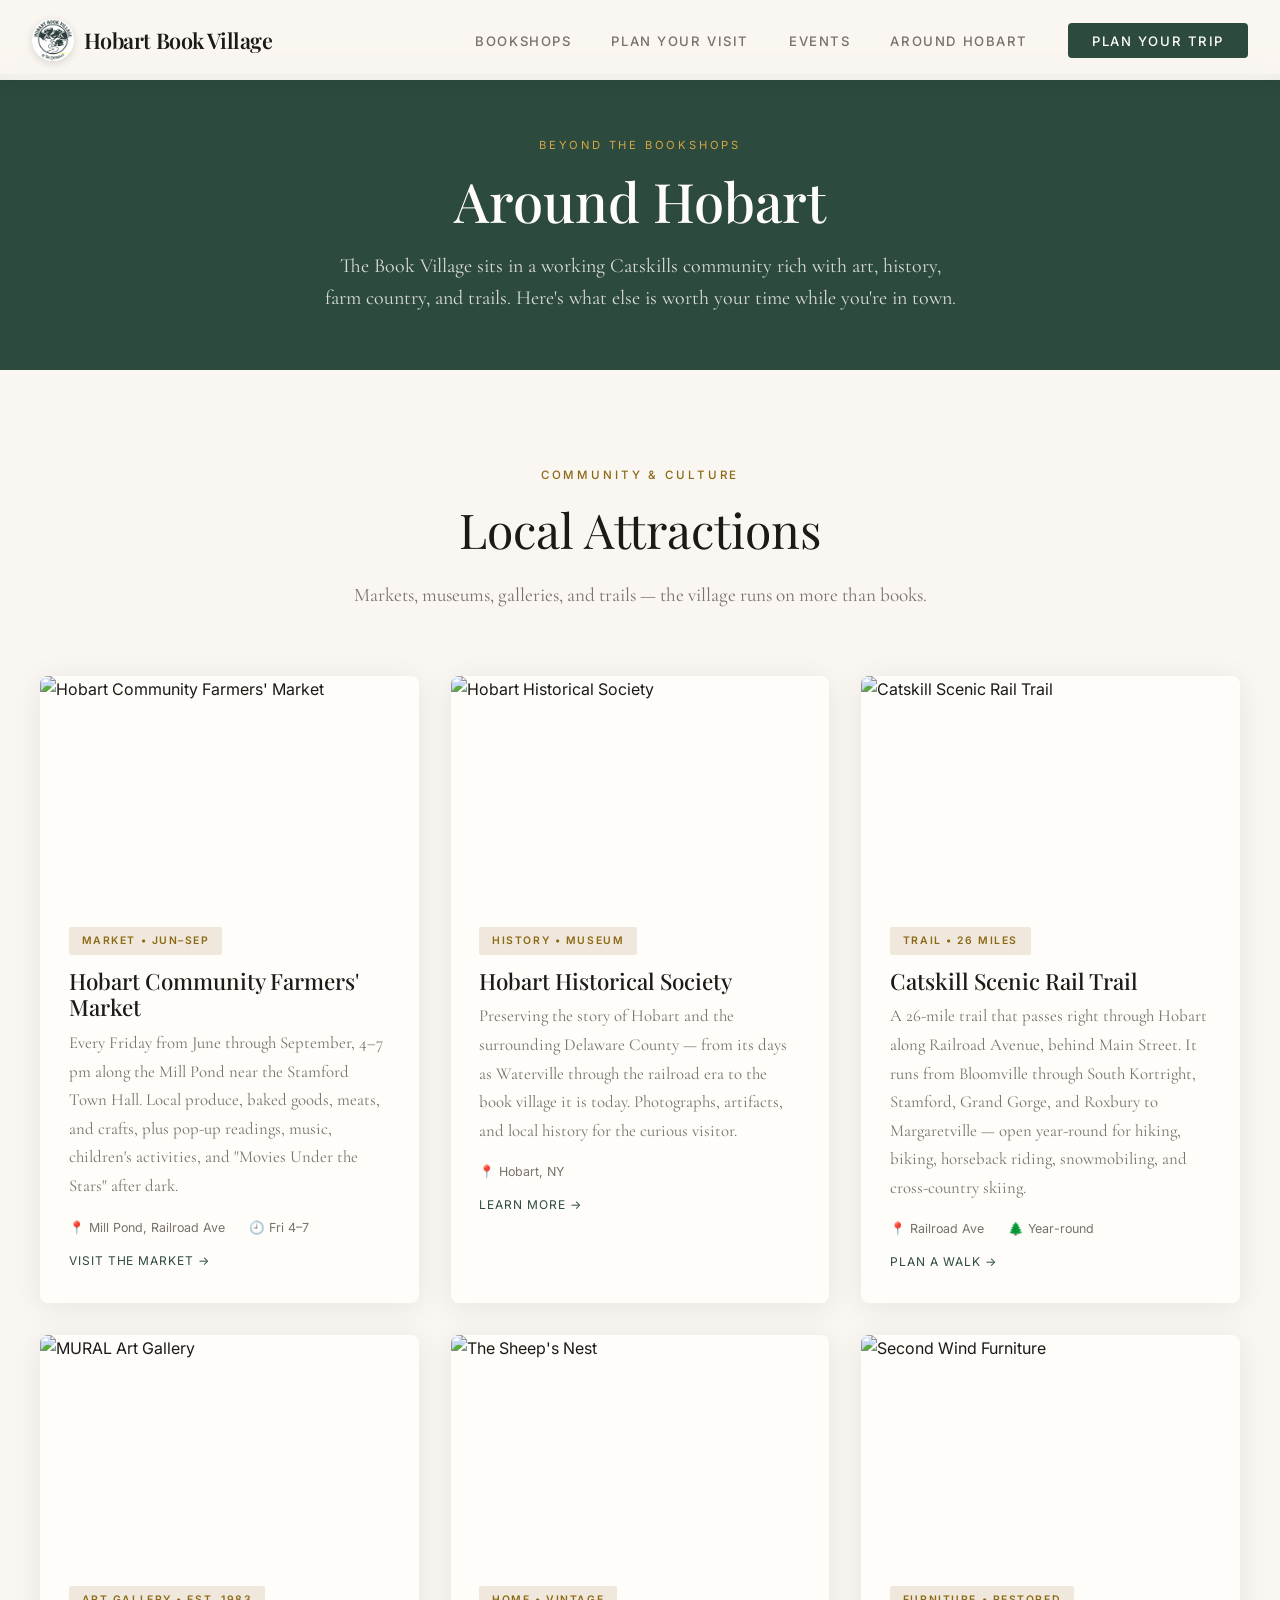
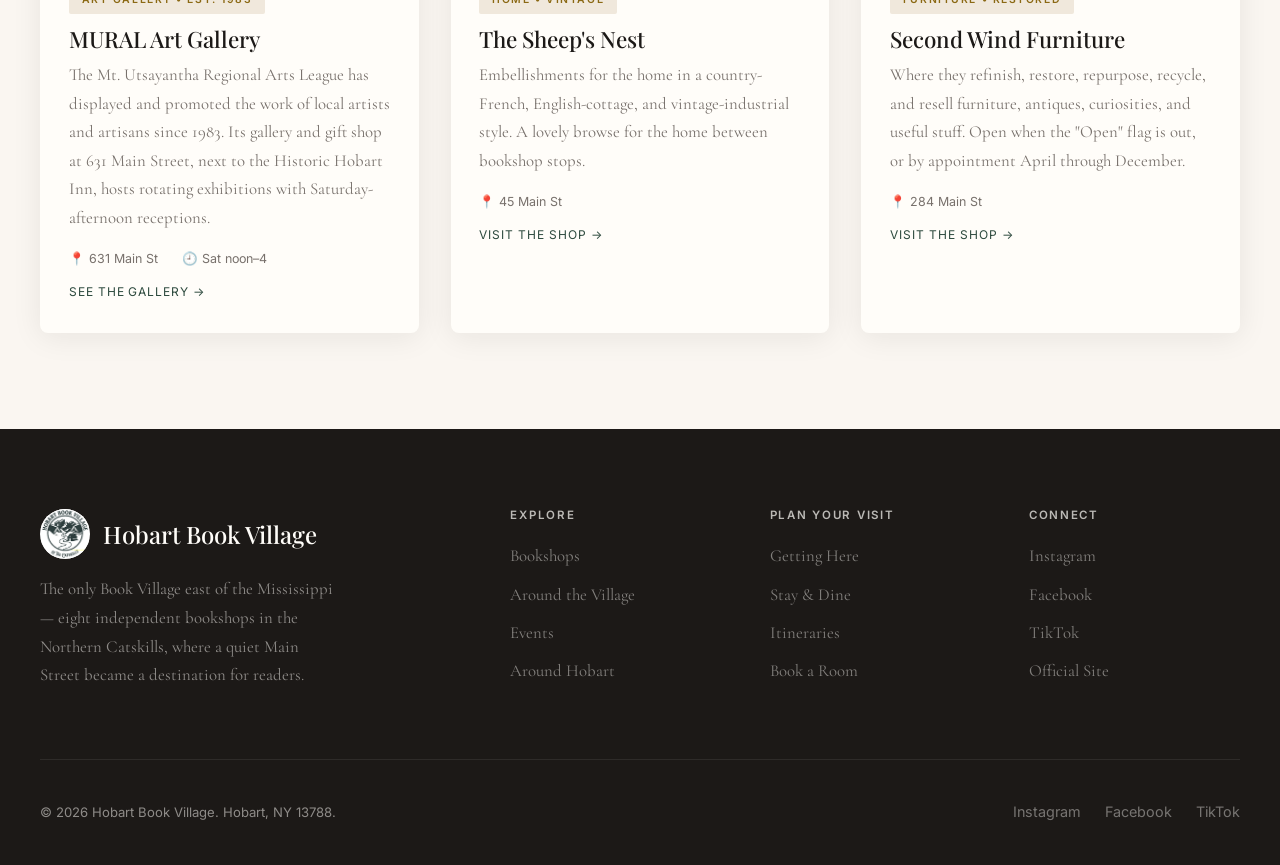
==== around-hobart.html @ 2fb08121 "Restructure into multi-page site + correct content from official source Content accuracy (sourced fr" ====
<!DOCTYPE html>
<html lang="en">
<head>
    <meta charset="UTF-8">
    <meta name="viewport" content="width=device-width, initial-scale=1.0">
    <title>Around Hobart — Hobart Book Village</title>
    <link rel="preconnect" href="https://fonts.googleapis.com">
    <link rel="preconnect" href="https://fonts.gstatic.com" crossorigin>
    <link href="https://fonts.googleapis.com/css2?family=Cormorant+Garamond:ital,wght@0,300;0,400;0,500;0,600;0,700;1,300;1,400;1,500&family=Inter:wght@300;400;500;600&family=Playfair+Display:ital,wght@0,400;0,500;0,600;0,700;1,400;1,500&display=swap" rel="stylesheet">
    <link rel="stylesheet" href="styles.css">
</head>
<body data-page="inner" data-active="around">

    <!-- Navigation is injected by site.js -->

    <header class="subpage-hero">
        <span class="eyebrow">Beyond the Bookshops</span>
        <h1>Around Hobart</h1>
        <p>The Book Village sits in a working Catskills community rich with art, history, farm country, and trails. Here's what else is worth your time while you're in town.</p>
    </header>

    <section class="bookstores">
        <div class="section-container">
            <div class="section-header fade-up">
                <span class="section-label">Community &amp; Culture</span>
                <h2 class="section-title">Local Attractions</h2>
                <p class="section-desc">Markets, museums, galleries, and trails &mdash; the village runs on more than books.</p>
            </div>
            <div class="bookstore-grid">

                <a class="bookstore-card fade-up" href="http://www.hobartfarmersmarket.com/" target="_blank" rel="noopener">
                    <img class="bookstore-img" src="https://images.unsplash.com/photo-1488459716781-31db52582fe9?w=900&q=80" alt="Hobart Community Farmers' Market" loading="lazy">
                    <div class="bookstore-info">
                        <span class="bookstore-tag">Market &bull; Jun&ndash;Sep</span>
                        <h3 class="bookstore-name">Hobart Community Farmers' Market</h3>
                        <p class="bookstore-desc">Every Friday from June through September, 4&ndash;7 pm along the Mill Pond near the Stamford Town Hall. Local produce, baked goods, meats, and crafts, plus pop-up readings, music, children's activities, and "Movies Under the Stars" after dark.</p>
                        <div class="bookstore-meta"><span>&#128205; Mill Pond, Railroad Ave</span><span>&#128344; Fri 4&ndash;7</span></div>
                        <span class="bookstore-link">Visit the Market</span>
                    </div>
                </a>

                <a class="bookstore-card fade-up" href="http://www.hobarthistoricalsociety.org/" target="_blank" rel="noopener">
                    <img class="bookstore-img" src="https://images.unsplash.com/photo-1461360228754-6e81c478b882?w=900&q=80" alt="Hobart Historical Society" loading="lazy">
                    <div class="bookstore-info">
                        <span class="bookstore-tag">History &bull; Museum</span>
                        <h3 class="bookstore-name">Hobart Historical Society</h3>
                        <p class="bookstore-desc">Preserving the story of Hobart and the surrounding Delaware County &mdash; from its days as Waterville through the railroad era to the book village it is today. Photographs, artifacts, and local history for the curious visitor.</p>
                        <div class="bookstore-meta"><span>&#128205; Hobart, NY</span></div>
                        <span class="bookstore-link">Learn More</span>
                    </div>
                </a>

                <a class="bookstore-card fade-up" href="https://greatwesterncatskills.com/catskill-scenic-trail/" target="_blank" rel="noopener">
                    <img class="bookstore-img" src="https://images.unsplash.com/photo-1501785888041-af3ef285b470?w=900&q=80" alt="Catskill Scenic Rail Trail" loading="lazy">
                    <div class="bookstore-info">
                        <span class="bookstore-tag">Trail &bull; 26 Miles</span>
                        <h3 class="bookstore-name">Catskill Scenic Rail Trail</h3>
                        <p class="bookstore-desc">A 26-mile trail that passes right through Hobart along Railroad Avenue, behind Main Street. It runs from Bloomville through South Kortright, Stamford, Grand Gorge, and Roxbury to Margaretville &mdash; open year-round for hiking, biking, horseback riding, snowmobiling, and cross-country skiing.</p>
                        <div class="bookstore-meta"><span>&#128205; Railroad Ave</span><span>&#127794; Year-round</span></div>
                        <span class="bookstore-link">Plan a Walk</span>
                    </div>
                </a>

                <a class="bookstore-card fade-up" href="http://www.muralartgallery.org/" target="_blank" rel="noopener">
                    <img class="bookstore-img" src="https://images.unsplash.com/photo-1545989253-02cc26577f88?w=900&q=80" alt="MURAL Art Gallery" loading="lazy">
                    <div class="bookstore-info">
                        <span class="bookstore-tag">Art Gallery &bull; Est. 1983</span>
                        <h3 class="bookstore-name">MURAL Art Gallery</h3>
                        <p class="bookstore-desc">The Mt. Utsayantha Regional Arts League has displayed and promoted the work of local artists and artisans since 1983. Its gallery and gift shop at 631 Main Street, next to the Historic Hobart Inn, hosts rotating exhibitions with Saturday-afternoon receptions.</p>
                        <div class="bookstore-meta"><span>&#128205; 631 Main St</span><span>&#128344; Sat noon&ndash;4</span></div>
                        <span class="bookstore-link">See the Gallery</span>
                    </div>
                </a>

                <a class="bookstore-card fade-up" href="http://www.thesheepsnest.com/" target="_blank" rel="noopener">
                    <img class="bookstore-img" src="https://images.unsplash.com/photo-1522770179533-24471fcdba45?w=900&q=80" alt="The Sheep's Nest" loading="lazy">
                    <div class="bookstore-info">
                        <span class="bookstore-tag">Home &bull; Vintage</span>
                        <h3 class="bookstore-name">The Sheep's Nest</h3>
                        <p class="bookstore-desc">Embellishments for the home in a country-French, English-cottage, and vintage-industrial style. A lovely browse for the home between bookshop stops.</p>
                        <div class="bookstore-meta"><span>&#128205; 45 Main St</span></div>
                        <span class="bookstore-link">Visit the Shop</span>
                    </div>
                </a>

                <a class="bookstore-card fade-up" href="http://www.secondwindfurniture.com/" target="_blank" rel="noopener">
                    <img class="bookstore-img" src="https://images.unsplash.com/photo-1538688525198-9b88f6f53126?w=900&q=80" alt="Second Wind Furniture" loading="lazy">
                    <div class="bookstore-info">
                        <span class="bookstore-tag">Furniture &bull; Restored</span>
                        <h3 class="bookstore-name">Second Wind Furniture</h3>
                        <p class="bookstore-desc">Where they refinish, restore, repurpose, recycle, and resell furniture, antiques, curiosities, and useful stuff. Open when the "Open" flag is out, or by appointment April through December.</p>
                        <div class="bookstore-meta"><span>&#128205; 284 Main St</span></div>
                        <span class="bookstore-link">Visit the Shop</span>
                    </div>
                </a>

            </div>
        </div>
    </section>

    <!-- Footer is injected by site.js -->

    <script src="site.js"></script>
</body>
</html>
---- styles.css ----
*, *::before, *::after { box-sizing: border-box; margin: 0; padding: 0; }
        :root {
            --cream: #FAF6F1;
            --warm-white: #FFFDF9;
            --parchment: #F0E8DC;
            --leather: #8B6914;
            --deep-green: #2D4A3E;
            --forest: #1A3329;
            --ink: #1C1917;
            --warm-gray: #78716C;
            --light-gray: #D6D3D1;
            --gold: #D4A843;
            --sage: #87A889;
            --soft-shadow: 0 4px 30px rgba(28, 25, 23, 0.08);
        }
        html { scroll-behavior: smooth; font-size: 16px; }
        body { font-family: 'Inter', -apple-system, sans-serif; background: var(--cream); color: var(--ink); line-height: 1.7; overflow-x: hidden; }
        h1, h2, h3, h4 { font-family: 'Playfair Display', 'Cormorant Garamond', Georgia, serif; font-weight: 500; line-height: 1.2; }

        /* NAV */
        nav { position: fixed; top: 0; left: 0; right: 0; z-index: 1000; transition: all 0.4s ease; }
        nav.transparent { background: transparent; }
        nav.scrolled { background: rgba(250, 246, 241, 0.95); backdrop-filter: blur(20px); -webkit-backdrop-filter: blur(20px); box-shadow: 0 1px 20px rgba(28,25,23,0.08); }
        .nav-inner { max-width: 1300px; margin: 0 auto; padding: 1.2rem 2rem; display: flex; align-items: center; justify-content: space-between; }
        .nav-logo { font-family: 'Playfair Display', serif; font-size: 1.35rem; font-weight: 600; color: var(--ink); text-decoration: none; letter-spacing: -0.02em; transition: color 0.3s; display: flex; align-items: center; gap: 0.6rem; }
        nav.transparent .nav-logo { color: var(--warm-white); }
        nav.scrolled .nav-logo { color: var(--ink); }
        .nav-logo-img { height: 42px; width: 42px; border-radius: 50%; object-fit: contain; background: white; box-shadow: 0 2px 8px rgba(0,0,0,0.15); flex-shrink: 0; }
        .nav-links { display: flex; gap: 2.5rem; list-style: none; align-items: center; }
        .nav-links a { font-family: 'Inter', sans-serif; font-size: 0.82rem; font-weight: 500; text-transform: uppercase; letter-spacing: 0.12em; text-decoration: none; color: var(--ink); transition: color 0.3s; position: relative; }
        nav.transparent .nav-links a { color: rgba(255,253,249,0.85); }
        nav.transparent .nav-links a:hover { color: var(--warm-white); }
        nav.scrolled .nav-links a { color: var(--warm-gray); }
        nav.scrolled .nav-links a:hover { color: var(--ink); }
        .nav-links a::after { content: ''; position: absolute; bottom: -4px; left: 0; width: 0; height: 1.5px; background: var(--gold); transition: width 0.3s ease; }
        .nav-links a:hover::after { width: 100%; }
        .nav-cta { background: var(--deep-green) !important; color: var(--warm-white) !important; padding: 0.6rem 1.5rem !important; border-radius: 4px; transition: all 0.3s !important; }
        .nav-cta:hover { background: var(--forest) !important; transform: translateY(-1px); }
        .nav-cta::after { display: none !important; }
        .mobile-toggle { display: none; background: none; border: none; cursor: pointer; width: 28px; height: 20px; position: relative; }
        .mobile-toggle span { display: block; width: 100%; height: 2px; background: var(--ink); position: absolute; left: 0; transition: all 0.3s; }
        nav.transparent .mobile-toggle span { background: var(--warm-white); }
        .mobile-toggle span:nth-child(1) { top: 0; }
        .mobile-toggle span:nth-child(2) { top: 9px; }
        .mobile-toggle span:nth-child(3) { bottom: 0; }

        /* HERO */
        .hero { position: relative; min-height: 100vh; display: flex; align-items: center; justify-content: center; overflow: hidden; background: var(--forest); }
        .hero-bg { position: absolute; inset: 0; background: linear-gradient(180deg, rgba(26,51,41,0.3) 0%, rgba(26,51,41,0.5) 40%, rgba(26,51,41,0.75) 100%), url('https://images.unsplash.com/photo-1507842217343-583bb7270b66?w=1920&q=80') center/cover no-repeat; transform: scale(1.05); animation: heroZoom 20s ease-in-out infinite alternate; }
        @keyframes heroZoom { 0% { transform: scale(1.05); } 100% { transform: scale(1.12); } }
        .hero-content { position: relative; z-index: 2; text-align: center; max-width: 800px; padding: 2rem; }
        .hero-logo { width: 130px; height: 130px; border-radius: 50%; object-fit: contain; background: white; margin-bottom: 1.5rem; box-shadow: 0 4px 25px rgba(0,0,0,0.3); }
        .hero-badge { display: inline-block; font-family: 'Inter', sans-serif; font-size: 0.72rem; font-weight: 500; text-transform: uppercase; letter-spacing: 0.25em; color: var(--gold); margin-bottom: 2rem; padding: 0.5rem 1.5rem; border: 1px solid rgba(212,168,67,0.4); border-radius: 2px; }
        .hero h1 { font-size: clamp(2.8rem, 6vw, 5rem); color: var(--warm-white); margin-bottom: 1.5rem; font-weight: 400; letter-spacing: -0.02em; text-shadow: 0 2px 10px rgba(28,25,23,0.15); }
        .hero h1 em { font-style: italic; color: var(--gold); }
        .hero-sub { font-family: 'Cormorant Garamond', serif; font-size: clamp(1.15rem, 2vw, 1.45rem); color: rgba(255,253,249,0.8); max-width: 600px; margin: 0 auto 2.5rem; line-height: 1.8; font-weight: 300; }
        .hero-buttons { display: flex; gap: 1rem; justify-content: center; flex-wrap: wrap; }
        .btn { display: inline-flex; align-items: center; gap: 0.5rem; padding: 1rem 2.2rem; font-family: 'Inter', sans-serif; font-size: 0.82rem; font-weight: 500; text-transform: uppercase; letter-spacing: 0.12em; text-decoration: none; border-radius: 4px; transition: all 0.3s ease; cursor: pointer; border: none; }
        .btn-primary { background: var(--deep-green); color: var(--warm-white); }
        .btn-primary:hover { background: var(--forest); transform: translateY(-2px); box-shadow: 0 8px 25px rgba(45,74,62,0.3); }
        .btn-outline { background: transparent; color: var(--warm-white); border: 1.5px solid rgba(255,253,249,0.4); }
        .btn-outline:hover { border-color: var(--warm-white); background: rgba(255,253,249,0.08); }
        .hero-scroll { position: absolute; bottom: 2.5rem; left: 50%; transform: translateX(-50%); z-index: 2; display: flex; flex-direction: column; align-items: center; gap: 0.5rem; color: rgba(255,253,249,0.5); font-size: 0.7rem; letter-spacing: 0.15em; text-transform: uppercase; font-family: 'Inter', sans-serif; text-decoration: none; }
        .scroll-line { width: 1px; height: 40px; background: linear-gradient(to bottom, rgba(255,253,249,0.5), transparent); animation: scrollPulse 2s ease-in-out infinite; }
        @keyframes scrollPulse { 0%, 100% { opacity: 0.5; height: 40px; } 50% { opacity: 1; height: 50px; } }

        /* SECTIONS */
        section { padding: 6rem 2rem; }
        .section-container { max-width: 1200px; margin: 0 auto; }
        .section-header { text-align: center; margin-bottom: 4rem; }
        .section-label { font-family: 'Inter', sans-serif; font-size: 0.72rem; font-weight: 500; text-transform: uppercase; letter-spacing: 0.25em; color: var(--leather); margin-bottom: 1rem; display: block; }
        .section-title { font-size: clamp(2rem, 4vw, 3rem); color: var(--ink); margin-bottom: 1.2rem; font-weight: 400; }
        .section-desc { font-family: 'Cormorant Garamond', serif; font-size: 1.2rem; color: var(--warm-gray); max-width: 600px; margin: 0 auto; line-height: 1.8; }

        /* INTRO */
        .intro { background: var(--warm-white); padding: 5rem 2rem; }
        .intro-grid { max-width: 1100px; margin: 0 auto; display: grid; grid-template-columns: 1fr 1fr 1fr; gap: 3rem; text-align: center; }
        .intro-stat .number { font-family: 'Playfair Display', serif; font-size: 3.5rem; font-weight: 400; color: var(--deep-green); line-height: 1; margin-bottom: 0.5rem; }
        .intro-stat .label { font-family: 'Cormorant Garamond', serif; font-size: 1.15rem; color: var(--warm-gray); }
        .intro-divider { width: 40px; height: 1.5px; background: var(--gold); margin: 0.8rem auto; }

        /* BOOKSTORES */
        .bookstores { background: var(--cream); }
        .bookstore-grid { display: grid; grid-template-columns: repeat(auto-fill, minmax(340px, 1fr)); gap: 2rem; }
        .bookstore-card { background: var(--warm-white); border-radius: 8px; overflow: hidden; box-shadow: var(--soft-shadow); transition: all 0.4s ease; cursor: pointer; }
        .bookstore-card:hover { transform: translateY(-6px); box-shadow: 0 12px 40px rgba(28,25,23,0.12); }
        .bookstore-img { width: 100%; height: 220px; object-fit: cover; display: block; }
        .bookstore-info { padding: 1.8rem; }
        .bookstore-tag { display: inline-block; font-family: 'Inter', sans-serif; font-size: 0.65rem; font-weight: 600; text-transform: uppercase; letter-spacing: 0.15em; color: var(--leather); background: var(--parchment); padding: 0.3rem 0.8rem; border-radius: 2px; margin-bottom: 0.8rem; }
        .bookstore-name { font-family: 'Playfair Display', serif; font-size: 1.4rem; font-weight: 500; margin-bottom: 0.5rem; color: var(--ink); }
        .bookstore-desc { font-family: 'Cormorant Garamond', serif; font-size: 1.05rem; color: var(--warm-gray); line-height: 1.7; margin-bottom: 1rem; }
        .bookstore-meta { display: flex; align-items: center; gap: 1.5rem; font-size: 0.78rem; color: var(--warm-gray); font-family: 'Inter', sans-serif; }
        .bookstore-meta span { display: flex; align-items: center; gap: 0.4rem; }
        .bookstore-link { display: inline-block; font-family: 'Inter', sans-serif; font-size: 0.75rem; text-transform: uppercase; letter-spacing: 0.08em; color: var(--deep-green); text-decoration: none; margin-top: 0.8rem; transition: color 0.3s; }
        .bookstore-link:hover { color: var(--gold); }
        .bookstore-link::after { content: ' \2192'; }

        /* EVENTS */
        .events { background: var(--forest); color: var(--warm-white); }
        .events .section-label { color: var(--gold); }
        .events .section-title { color: var(--warm-white); }
        .events .section-desc { color: rgba(255,253,249,0.65); }
        .events-grid { display: grid; grid-template-columns: 1fr 1fr; gap: 2rem; }
        .event-card { display: flex; gap: 1.5rem; padding: 2rem; background: rgba(255,253,249,0.05); border: 1px solid rgba(255,253,249,0.08); border-radius: 8px; transition: all 0.3s ease; }
        .event-card:hover { background: rgba(255,253,249,0.08); border-color: rgba(212,168,67,0.3); }
        .event-date { flex-shrink: 0; text-align: center; width: 86px; }
        .event-date .month { display: block; font-family: 'Inter', sans-serif; font-size: 0.66rem; text-transform: uppercase; letter-spacing: 0.12em; color: var(--gold); font-weight: 600; white-space: nowrap; }
        .event-date .day { display: block; font-family: 'Playfair Display', serif; font-size: 1.85rem; font-weight: 400; line-height: 1.15; color: var(--warm-white); white-space: nowrap; }
        .event-details h3 { font-size: 1.2rem; font-weight: 500; margin-bottom: 0.4rem; color: var(--warm-white); }
        .event-details p { font-family: 'Cormorant Garamond', serif; font-size: 1.05rem; color: rgba(255,253,249,0.6); line-height: 1.6; }
        .event-type { display: inline-block; font-family: 'Inter', sans-serif; font-size: 0.6rem; text-transform: uppercase; letter-spacing: 0.12em; color: var(--sage); margin-bottom: 0.4rem; }

        /* STAY & DINE */
        .stay-dine { background: var(--warm-white); }
        .stay-grid { display: grid; grid-template-columns: 1fr 1fr; gap: 3rem; }
        .stay-card { position: relative; border-radius: 8px; overflow: hidden; min-height: 500px; display: flex; align-items: flex-end; cursor: pointer; }
        .stay-card-bg { position: absolute; inset: 0; background-size: cover; background-position: center; transition: transform 0.6s ease; }
        .stay-card:hover .stay-card-bg { transform: scale(1.05); }
        .stay-card-overlay { position: absolute; inset: 0; background: linear-gradient(to top, rgba(28,25,23,0.85) 0%, rgba(28,25,23,0.2) 60%, transparent 100%); }
        .stay-card-content { position: relative; z-index: 2; padding: 2.5rem; width: 100%; }
        .stay-card-content .tag { font-family: 'Inter', sans-serif; font-size: 0.65rem; text-transform: uppercase; letter-spacing: 0.2em; color: var(--gold); margin-bottom: 0.8rem; display: block; }
        .stay-card-content h3 { font-size: 1.8rem; color: var(--warm-white); margin-bottom: 0.6rem; font-weight: 500; }
        .stay-card-content p { font-family: 'Cormorant Garamond', serif; font-size: 1.1rem; color: rgba(255,253,249,0.7); line-height: 1.7; margin-bottom: 1.2rem; }
        .stay-card-content .link { font-family: 'Inter', sans-serif; font-size: 0.78rem; text-transform: uppercase; letter-spacing: 0.12em; color: var(--gold); text-decoration: none; display: inline-flex; align-items: center; gap: 0.5rem; transition: gap 0.3s; }
        .stay-card-content .link:hover { gap: 0.8rem; }

        /* VISIT */
        .visit { background: var(--cream); }
        .visit-features { display: grid; grid-template-columns: repeat(4, 1fr); gap: 2rem; margin-bottom: 4rem; }
        .visit-feature { text-align: center; padding: 2.5rem 1.5rem; background: var(--warm-white); border-radius: 8px; box-shadow: var(--soft-shadow); transition: all 0.3s ease; }
        .visit-feature:hover { transform: translateY(-4px); box-shadow: 0 8px 30px rgba(28,25,23,0.1); }
        .visit-icon { font-size: 2.5rem; margin-bottom: 1.2rem; display: block; }
        .visit-feature h3 { font-size: 1.15rem; margin-bottom: 0.6rem; font-weight: 500; }
        .visit-feature p { font-family: 'Cormorant Garamond', serif; font-size: 1rem; color: var(--warm-gray); line-height: 1.6; }
        .visit-callout { background: var(--parchment); border-radius: 8px; padding: 3.5rem; display: flex; align-items: center; gap: 3rem; }
        .visit-callout-text { flex: 1; }
        .visit-callout h3 { font-size: 1.8rem; margin-bottom: 0.8rem; }
        .visit-callout p { font-family: 'Cormorant Garamond', serif; font-size: 1.1rem; color: var(--warm-gray); line-height: 1.7; margin-bottom: 1.5rem; }
        .visit-callout-map { flex: 1; height: 300px; border-radius: 8px; overflow: hidden; }
        .visit-callout-map iframe { width: 100%; height: 100%; border: 0; }

        /* SOCIAL */
        .social { background: var(--warm-white); text-align: center; }
        .insta-grid { display: grid; grid-template-columns: repeat(6, 1fr); gap: 0.5rem; margin-top: 3rem; }
        .insta-item { aspect-ratio: 1; overflow: hidden; border-radius: 4px; position: relative; cursor: pointer; }
        .insta-item img { width: 100%; height: 100%; object-fit: cover; transition: transform 0.5s ease; }
        .insta-item:hover img { transform: scale(1.1); }
        .insta-item::after { content: ''; position: absolute; inset: 0; background: rgba(45,74,62,0); transition: background 0.3s; }
        .insta-item:hover::after { background: rgba(45,74,62,0.3); }

        /* SOCIAL ACCOUNTS */
        .social-accounts { background: var(--cream); padding: 2rem 2rem 0; }
        .social-accounts-grid { max-width: 1000px; margin: 0 auto; display: grid; grid-template-columns: repeat(auto-fill, minmax(220px, 1fr)); gap: 1rem; }
        .social-account { display: flex; align-items: center; gap: 0.8rem; padding: 1rem 1.2rem; background: var(--warm-white); border-radius: 6px; text-decoration: none; color: var(--ink); transition: all 0.3s; border: 1px solid transparent; }
        .social-account:hover { border-color: var(--gold); transform: translateY(-2px); box-shadow: var(--soft-shadow); }
        .social-account .platform { font-family: 'Inter', sans-serif; font-size: 0.6rem; text-transform: uppercase; letter-spacing: 0.1em; color: var(--leather); }
        .social-account .handle { font-family: 'Inter', sans-serif; font-size: 0.85rem; font-weight: 500; }
        .social-account .desc { font-family: 'Cormorant Garamond', serif; font-size: 0.9rem; color: var(--warm-gray); }
        .social-icon { width: 36px; height: 36px; border-radius: 8px; display: flex; align-items: center; justify-content: center; font-size: 1.1rem; flex-shrink: 0; background: var(--parchment); }

        /* NEWSLETTER */
        .newsletter { background: var(--parchment); padding: 5rem 2rem; }
        .newsletter-inner { max-width: 650px; margin: 0 auto; text-align: center; }
        .newsletter h2 { font-size: 2rem; margin-bottom: 0.8rem; }
        .newsletter p { font-family: 'Cormorant Garamond', serif; font-size: 1.15rem; color: var(--warm-gray); margin-bottom: 2rem; }
        .newsletter-form { display: flex; gap: 0.8rem; max-width: 500px; margin: 0 auto; }
        .newsletter-form input { flex: 1; padding: 1rem 1.3rem; font-family: 'Inter', sans-serif; font-size: 0.88rem; border: 1.5px solid var(--light-gray); border-radius: 4px; background: var(--warm-white); color: var(--ink); outline: none; transition: border-color 0.3s; }
        .newsletter-form input:focus { border-color: var(--deep-green); }
        .newsletter-form input::placeholder { color: var(--light-gray); }
        .newsletter-form button { padding: 1rem 2rem; background: var(--deep-green); color: var(--warm-white); border: none; border-radius: 4px; font-family: 'Inter', sans-serif; font-size: 0.8rem; font-weight: 500; text-transform: uppercase; letter-spacing: 0.1em; cursor: pointer; transition: all 0.3s; white-space: nowrap; }
        .newsletter-form button:hover { background: var(--forest); }

        /* HISTORY */
        .history { background: var(--parchment); }
        .history-content { max-width: 900px; margin: 0 auto; }
        .history-timeline { position: relative; padding-left: 3rem; }
        .history-timeline::before { content: ''; position: absolute; left: 0; top: 0; bottom: 0; width: 2px; background: linear-gradient(to bottom, var(--gold), var(--leather), var(--deep-green)); }
        .timeline-item { position: relative; margin-bottom: 3rem; padding-bottom: 1rem; }
        .timeline-item::before { content: ''; position: absolute; left: -3rem; top: 0.5rem; width: 12px; height: 12px; border-radius: 50%; background: var(--gold); border: 3px solid var(--parchment); box-shadow: 0 0 0 2px var(--gold); z-index: 1; }
        .timeline-year { font-family: 'Playfair Display', serif; font-size: 1.5rem; color: var(--deep-green); margin-bottom: 0.5rem; font-weight: 500; }
        .timeline-title { font-family: 'Playfair Display', serif; font-size: 1.15rem; color: var(--ink); margin-bottom: 0.5rem; font-weight: 500; }
        .timeline-text { font-family: 'Cormorant Garamond', serif; font-size: 1.1rem; color: var(--warm-gray); line-height: 1.8; }
        .history-quote { background: var(--warm-white); border-radius: 8px; padding: 2.5rem 3rem; margin: 3rem 0; position: relative; box-shadow: var(--soft-shadow); }
        .history-quote::before { content: '\201C'; font-family: 'Playfair Display', serif; font-size: 5rem; color: var(--gold); position: absolute; top: -0.5rem; left: 1.5rem; line-height: 1; opacity: 0.5; }
        .history-quote p { font-family: 'Cormorant Garamond', serif; font-size: 1.3rem; font-style: italic; color: var(--ink); line-height: 1.7; padding-left: 1rem; }
        .history-quote .attribution { font-family: 'Inter', sans-serif; font-size: 0.8rem; color: var(--warm-gray); margin-top: 1rem; padding-left: 1rem; font-style: normal; }

        /* FOOTER */
        footer { background: var(--ink); color: rgba(255,253,249,0.5); padding: 5rem 2rem 2.5rem; }
        .footer-grid { max-width: 1200px; margin: 0 auto 4rem; display: grid; grid-template-columns: 2fr 1fr 1fr 1fr; gap: 3rem; }
        .footer-brand { display: flex; flex-direction: column; gap: 1rem; }
        .footer-brand-logo { display: flex; align-items: center; gap: 0.8rem; }
        .footer-brand-logo img { width: 50px; height: 50px; border-radius: 50%; object-fit: contain; background: white; }
        .footer-brand h3 { font-size: 1.5rem; color: var(--warm-white); }
        .footer-brand p { font-family: 'Cormorant Garamond', serif; font-size: 1.05rem; line-height: 1.7; max-width: 300px; }
        .footer-col h4 { font-family: 'Inter', sans-serif; font-size: 0.72rem; font-weight: 600; text-transform: uppercase; letter-spacing: 0.15em; color: rgba(255,253,249,0.7); margin-bottom: 1.2rem; }
        .footer-col ul { list-style: none; }
        .footer-col li { margin-bottom: 0.6rem; }
        .footer-col a { color: rgba(255,253,249,0.45); text-decoration: none; transition: color 0.3s; font-family: 'Cormorant Garamond', serif; font-size: 1.05rem; }
        .footer-col a:hover { color: var(--gold); }
        .footer-bottom { max-width: 1200px; margin: 0 auto; padding-top: 2.5rem; border-top: 1px solid rgba(255,253,249,0.08); display: flex; justify-content: space-between; align-items: center; font-size: 0.82rem; }
        .footer-social { display: flex; gap: 1.5rem; }
        .footer-social a { color: rgba(255,253,249,0.4); text-decoration: none; transition: color 0.3s; font-size: 0.9rem; }
        .footer-social a:hover { color: var(--gold); }

        /* ANIMATIONS */
        .fade-up { opacity: 0; transform: translateY(30px); transition: opacity 0.8s ease, transform 0.8s ease; }
        .fade-up.visible { opacity: 1; transform: translateY(0); }

        /* RESPONSIVE */
        @media (max-width: 1024px) {
            .events-grid { grid-template-columns: 1fr; }
            .stay-grid { grid-template-columns: 1fr; }
            .visit-features { grid-template-columns: repeat(2, 1fr); }
            .footer-grid { grid-template-columns: 1fr 1fr; gap: 2rem; }
        }
        @media (max-width: 768px) {
            section { padding: 4rem 1.5rem; }
            .nav-links { display: none; }
            .mobile-toggle { display: block; }
            .intro-grid { grid-template-columns: 1fr; gap: 2rem; }
            .bookstore-grid { grid-template-columns: 1fr; }
            .visit-features { grid-template-columns: 1fr; }
            .visit-callout { flex-direction: column; }
            .insta-grid { grid-template-columns: repeat(3, 1fr); }
            .newsletter-form { flex-direction: column; }
            .footer-grid { grid-template-columns: 1fr; }
            .footer-bottom { flex-direction: column; gap: 1rem; text-align: center; }
            .stay-card { min-height: 400px; }
            .nav-links.open { display: flex; flex-direction: column; position: absolute; top: 100%; left: 0; right: 0; background: rgba(250,246,241,0.98); backdrop-filter: blur(20px); padding: 2rem; gap: 1.5rem; }
            .nav-links.open a { color: var(--ink) !important; }
        }
        @media (max-width: 480px) { .hero h1 { font-size: 2.2rem; } .hero-sub { font-size: 1.05rem; } }

        /* ============================================================
           Multi-page additions (shop pages, plan, events, around)
           ============================================================ */

        /* Make a whole bookshop card a clickable link to its page */
        a.bookstore-card { display: block; text-decoration: none; color: inherit; }

        /* Inner pages have no hero, so push content below the fixed nav */
        body.has-solid-nav { padding-top: 74px; }

        /* Inner-page banner */
        .subpage-hero { padding: 3.5rem 2rem 3.5rem; text-align: center; background: var(--deep-green); color: var(--warm-white); }
        .subpage-hero .eyebrow { display: inline-block; font-family: 'Inter', sans-serif; font-size: 0.7rem; text-transform: uppercase; letter-spacing: 0.25em; color: var(--gold); margin-bottom: 1rem; }
        .subpage-hero h1 { font-family: 'Playfair Display', serif; font-size: clamp(2.2rem, 5vw, 3.4rem); font-weight: 500; line-height: 1.12; }
        .subpage-hero p { font-family: 'Cormorant Garamond', serif; font-size: 1.25rem; color: rgba(255,253,249,0.82); max-width: 640px; margin: 1.1rem auto 0; line-height: 1.6; }

        .breadcrumb { max-width: 1300px; margin: 0 auto; padding: 1.4rem 2rem 0; font-family: 'Inter', sans-serif; font-size: 0.78rem; color: var(--warm-gray); }
        .breadcrumb a { color: var(--deep-green); text-decoration: none; }
        .breadcrumb a:hover { color: var(--gold); }

        /* Centered CTA under a section (e.g. "See all events") */
        .section-cta { text-align: center; margin-top: 3rem; }

        /* ---- Shop detail page ---- */
        .shop-page { max-width: 1100px; margin: 0 auto; padding: 3rem 2rem 1rem; }
        .shop-cover { width: 100%; height: 380px; object-fit: cover; border-radius: 10px; box-shadow: var(--soft-shadow); display: block; }
        .shop-layout { display: grid; grid-template-columns: 1fr 320px; gap: 3rem; margin-top: 2.5rem; }
        .shop-main h1 { font-family: 'Playfair Display', serif; font-size: 2.6rem; font-weight: 500; color: var(--ink); margin: 0.8rem 0 1.2rem; }
        .shop-main p { font-family: 'Cormorant Garamond', serif; font-size: 1.2rem; color: var(--warm-gray); line-height: 1.85; margin-bottom: 1.2rem; }
        .specialty-chips { display: flex; flex-wrap: wrap; gap: 0.6rem; margin: 1.8rem 0 0; }
        .specialty-chips span { font-family: 'Inter', sans-serif; font-size: 0.75rem; color: var(--leather); background: var(--parchment); padding: 0.4rem 0.95rem; border-radius: 20px; }
        .shop-aside { align-self: start; position: sticky; top: 100px; background: var(--warm-white); border: 1px solid var(--parchment); border-radius: 10px; padding: 1.8rem; box-shadow: var(--soft-shadow); }
        .shop-aside .info-row { margin-bottom: 1.5rem; }
        .shop-aside .info-row:last-child { margin-bottom: 0; }
        .shop-aside h3 { font-family: 'Inter', sans-serif; font-size: 0.68rem; text-transform: uppercase; letter-spacing: 0.15em; color: var(--leather); margin-bottom: 0.45rem; }
        .shop-aside .info-row p { font-family: 'Cormorant Garamond', serif; font-size: 1.08rem; color: var(--ink); line-height: 1.55; margin: 0; }
        .shop-aside .hours-row { margin-bottom: 0.9rem; }
        .shop-aside .hours-season { font-family: 'Inter', sans-serif; font-size: 0.7rem; text-transform: uppercase; letter-spacing: 0.06em; color: var(--deep-green); }
        .shop-aside .hours-text { font-family: 'Cormorant Garamond', serif; font-size: 1.05rem; color: var(--ink); line-height: 1.45; }
        .shop-aside .btn { margin-top: 0.3rem; width: 100%; justify-content: center; }
        @media (max-width: 760px) { .shop-layout { grid-template-columns: 1fr; gap: 2rem; } .shop-aside { position: static; } .shop-cover { height: 240px; } }

        /* ---- Itinerary tabs (Plan Your Visit) ---- */
        .tabs-section { padding: 4rem 2rem; }
        .tabs-container { max-width: 1000px; margin: 0 auto; }
        .tab-buttons { display: flex; gap: 0.5rem; margin-bottom: 3rem; justify-content: center; flex-wrap: wrap; }
        .tab-btn { font-family: 'Inter', sans-serif; font-size: 0.82rem; font-weight: 500; text-transform: uppercase; letter-spacing: 0.1em; padding: 0.8rem 1.8rem; border: 1.5px solid var(--light-gray); background: var(--warm-white); color: var(--warm-gray); border-radius: 4px; cursor: pointer; transition: all 0.3s; }
        .tab-btn:hover { border-color: var(--deep-green); color: var(--deep-green); }
        .tab-btn.active { background: var(--deep-green); color: var(--warm-white); border-color: var(--deep-green); }
        .tab-content { display: none; }
        .tab-content.active { display: block; animation: fadeIn 0.4s ease; }
        @keyframes fadeIn { from { opacity: 0; transform: translateY(10px); } to { opacity: 1; transform: translateY(0); } }
        .itin-day { background: var(--warm-white); border-radius: 8px; padding: 2.5rem; margin-bottom: 2rem; box-shadow: var(--soft-shadow); }
        .itin-day-header { display: flex; align-items: center; gap: 1.2rem; margin-bottom: 1.5rem; }
        .itin-day-num { width: 50px; height: 50px; border-radius: 50%; background: var(--deep-green); color: var(--warm-white); display: flex; align-items: center; justify-content: center; font-family: 'Playfair Display', serif; font-size: 1.3rem; flex-shrink: 0; }
        .itin-day-title { font-family: 'Playfair Display', serif; font-size: 1.4rem; color: var(--ink); }
        .itin-day-subtitle { font-family: 'Cormorant Garamond', serif; font-size: 1.05rem; color: var(--warm-gray); }
        .itin-block { display: flex; gap: 1rem; margin-bottom: 1.2rem; padding: 1rem 0; border-bottom: 1px solid rgba(0,0,0,0.04); }
        .itin-block:last-child { border-bottom: none; margin-bottom: 0; }
        .itin-time { flex-shrink: 0; width: 90px; font-family: 'Inter', sans-serif; font-size: 0.78rem; font-weight: 600; color: var(--leather); text-transform: uppercase; letter-spacing: 0.05em; padding-top: 0.15rem; }
        .itin-activity h4 { font-family: 'Playfair Display', serif; font-size: 1.1rem; font-weight: 500; margin-bottom: 0.3rem; }
        .itin-activity p { font-family: 'Cormorant Garamond', serif; font-size: 1.05rem; color: var(--warm-gray); line-height: 1.6; }
        .itin-tip { background: var(--parchment); border-radius: 6px; padding: 1.2rem 1.5rem; margin-top: 1.5rem; display: flex; gap: 0.8rem; align-items: flex-start; }
        .itin-tip-icon { font-size: 1.2rem; flex-shrink: 0; margin-top: 0.1rem; }
        .itin-tip p { font-family: 'Cormorant Garamond', serif; font-size: 1rem; color: var(--warm-gray); line-height: 1.6; }
        .itin-tip strong { color: var(--ink); }

        /* ---- Where to stay (Plan Your Visit) ---- */
        .stays-section { background: var(--warm-white); padding: 5rem 2rem; }
        .stays-container { max-width: 1100px; margin: 0 auto; }
        .stays-header { text-align: center; margin-bottom: 3rem; }
        .stays-header .label { font-family: 'Inter', sans-serif; font-size: 0.72rem; font-weight: 500; text-transform: uppercase; letter-spacing: 0.25em; color: var(--leather); margin-bottom: 1rem; display: block; }
        .stays-header h2 { font-family: 'Playfair Display', serif; font-size: clamp(1.8rem, 3vw, 2.5rem); margin-bottom: 1rem; font-weight: 500; }
        .stays-header p { font-family: 'Cormorant Garamond', serif; font-size: 1.15rem; color: var(--warm-gray); max-width: 600px; margin: 0 auto; }
        .stays-featured { background: var(--forest); border-radius: 8px; padding: 3rem; margin-bottom: 2.5rem; display: flex; gap: 2.5rem; align-items: center; color: var(--warm-white); }
        .stays-featured-img { width: 200px; height: 200px; border-radius: 8px; object-fit: cover; flex-shrink: 0; }
        .stays-featured .tag { font-family: 'Inter', sans-serif; font-size: 0.65rem; text-transform: uppercase; letter-spacing: 0.2em; color: var(--gold); margin-bottom: 0.6rem; display: block; }
        .stays-featured h3 { font-family: 'Playfair Display', serif; font-size: 1.6rem; margin-bottom: 0.5rem; font-weight: 500; }
        .stays-featured p { font-family: 'Cormorant Garamond', serif; font-size: 1.1rem; color: rgba(255,253,249,0.75); line-height: 1.7; margin-bottom: 1rem; }
        .stays-featured .link { font-family: 'Inter', sans-serif; font-size: 0.78rem; text-transform: uppercase; letter-spacing: 0.12em; color: var(--gold); text-decoration: none; }
        .stays-grid { display: grid; grid-template-columns: repeat(auto-fill, minmax(320px, 1fr)); gap: 1.5rem; }
        .stay-listing { background: var(--cream); border-radius: 8px; padding: 1.8rem; transition: all 0.3s; border: 1px solid transparent; }
        .stay-listing:hover { border-color: var(--gold); transform: translateY(-3px); box-shadow: var(--soft-shadow); }
        .stay-listing h3 { font-family: 'Playfair Display', serif; font-size: 1.15rem; margin-bottom: 0.4rem; font-weight: 500; }
        .stay-listing .type { font-family: 'Inter', sans-serif; font-size: 0.68rem; text-transform: uppercase; letter-spacing: 0.12em; color: var(--leather); margin-bottom: 0.6rem; display: block; }
        .stay-listing p { font-family: 'Cormorant Garamond', serif; font-size: 1rem; color: var(--warm-gray); line-height: 1.6; margin-bottom: 1rem; }
        .stay-listing a { font-family: 'Inter', sans-serif; font-size: 0.75rem; text-transform: uppercase; letter-spacing: 0.1em; color: var(--deep-green); text-decoration: none; font-weight: 500; }
        .stay-listing a:hover { color: var(--leather); }
        @media (max-width: 768px) {
            .tab-buttons { gap: 0.3rem; }
            .tab-btn { padding: 0.6rem 1rem; font-size: 0.72rem; }
            .itin-block { flex-direction: column; gap: 0.3rem; }
            .itin-time { width: auto; }
            .stays-featured { flex-direction: column; text-align: center; }
            .stays-featured-img { width: 100%; height: 200px; }
            .stays-grid { grid-template-columns: 1fr; }
        }
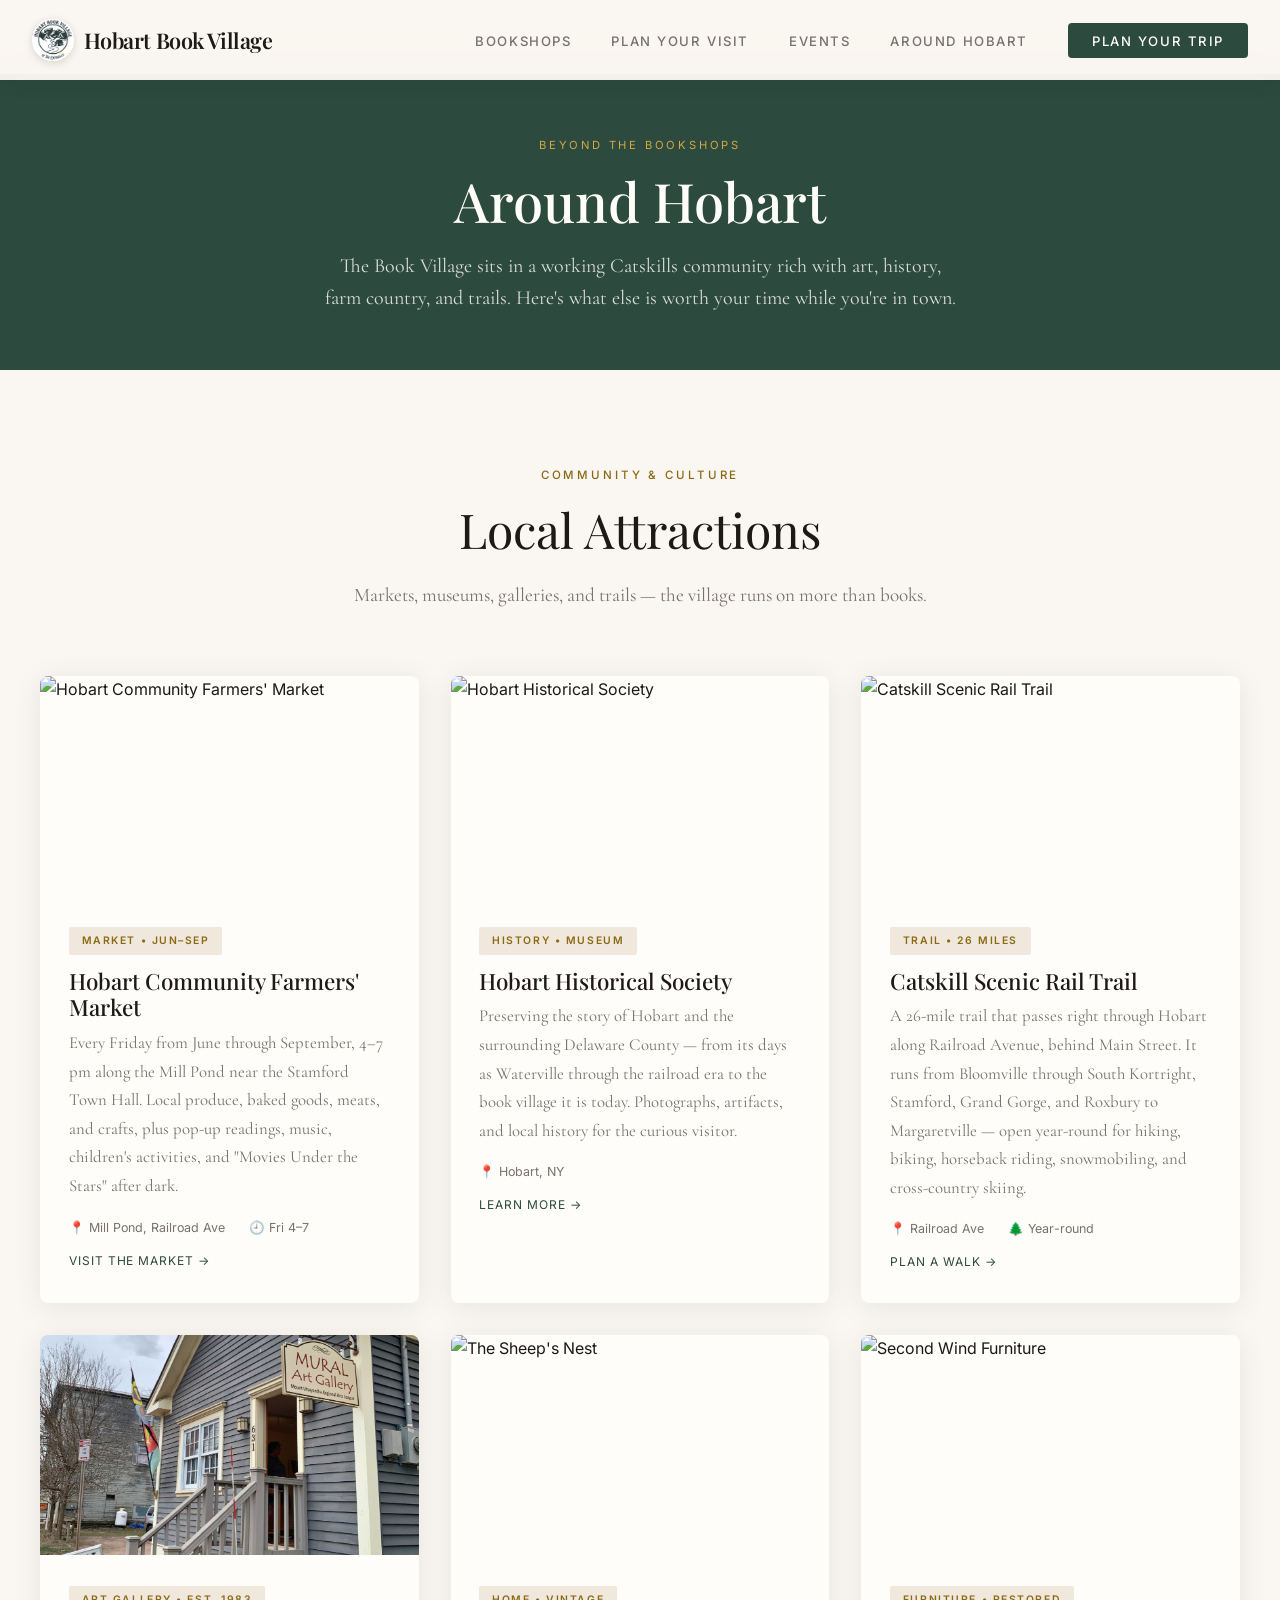
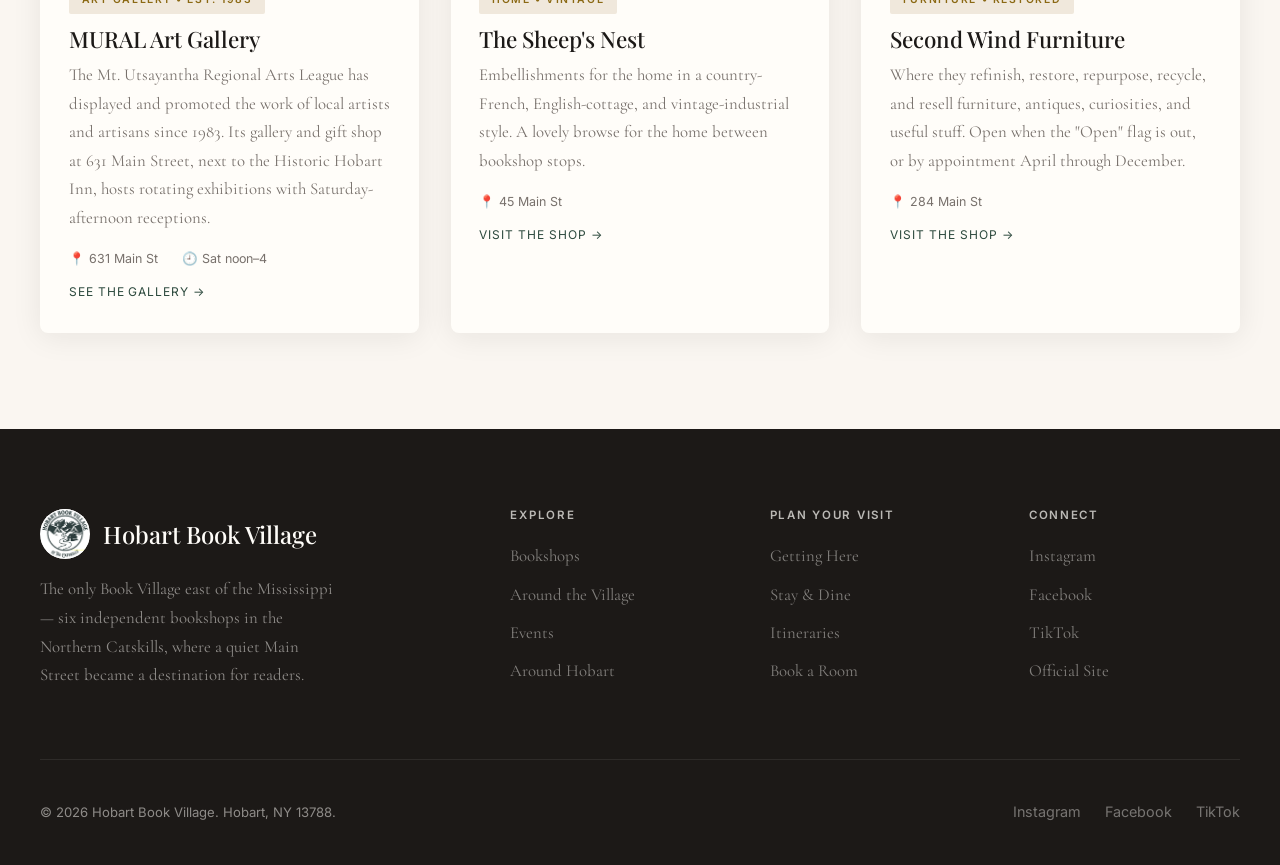
==== commit b57cb874: "Add real photos: Book Village Inn, Cellar Door, MURAL - Book Village Inn photo on home + Plan page (" ====
--- a/around-hobart.html
+++ b/around-hobart.html
@@ -62,7 +62,7 @@
                 </a>
 
                 <a class="bookstore-card fade-up" href="http://www.muralartgallery.org/" target="_blank" rel="noopener">
-                    <img class="bookstore-img" src="https://images.unsplash.com/photo-1545989253-02cc26577f88?w=900&q=80" alt="MURAL Art Gallery" loading="lazy">
+                    <img class="bookstore-img" src="images/mural.jpg" alt="MURAL Art Gallery" loading="lazy">
                     <div class="bookstore-info">
                         <span class="bookstore-tag">Art Gallery &bull; Est. 1983</span>
                         <h3 class="bookstore-name">MURAL Art Gallery</h3>
--- a/styles.css
+++ b/styles.css
@@ -238,6 +238,9 @@
 
         /* Make a whole bookshop card a clickable link to its page */
         a.bookstore-card { display: block; text-decoration: none; color: inherit; }
+
+        /* Shared "venue" badge — groups shops that share a building/store */
+        .venue-chip { display: inline-flex; align-items: center; gap: 0.35rem; font-family: 'Inter', sans-serif; font-size: 0.6rem; font-weight: 600; text-transform: uppercase; letter-spacing: 0.12em; color: var(--deep-green); background: rgba(45,74,62,0.09); border: 1px solid rgba(45,74,62,0.22); padding: 0.3rem 0.7rem; border-radius: 20px; margin-bottom: 0.7rem; }
 
         /* Inner pages have no hero, so push content below the fixed nav */
         body.has-solid-nav { padding-top: 74px; }
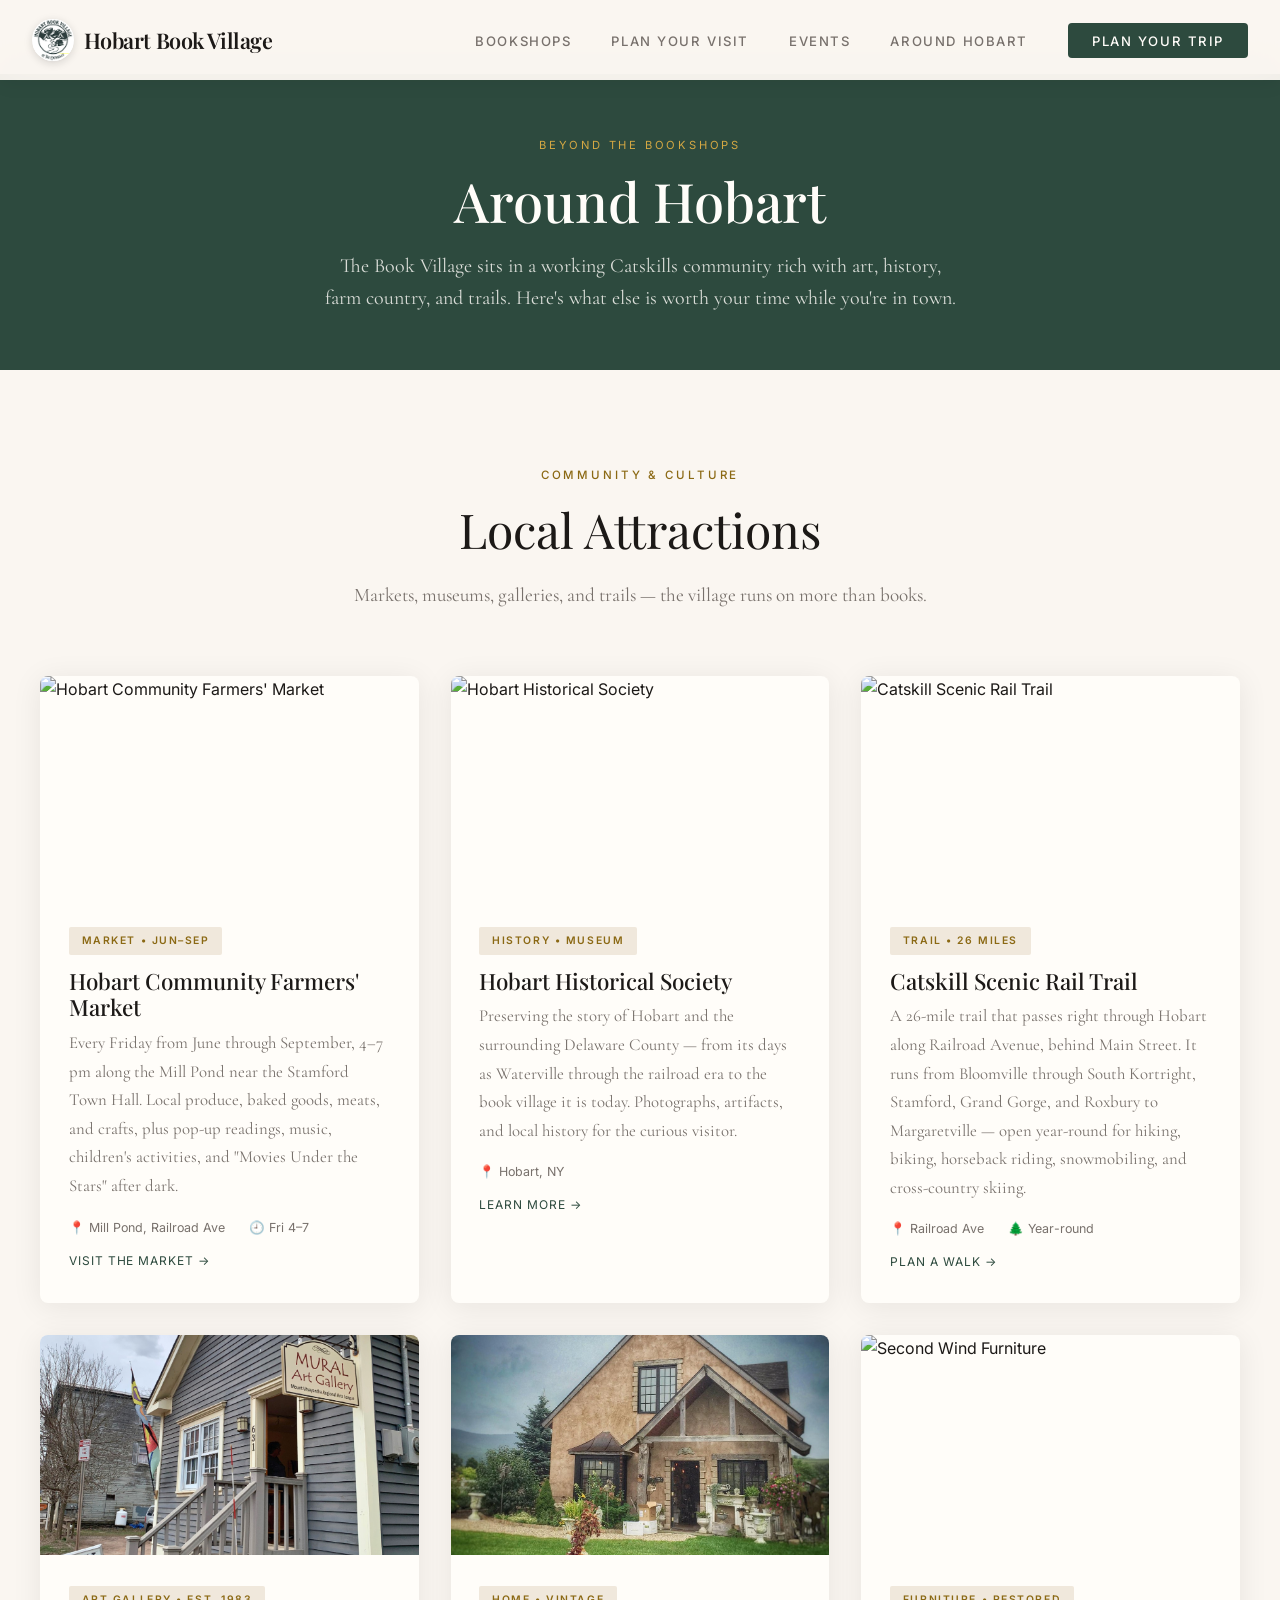
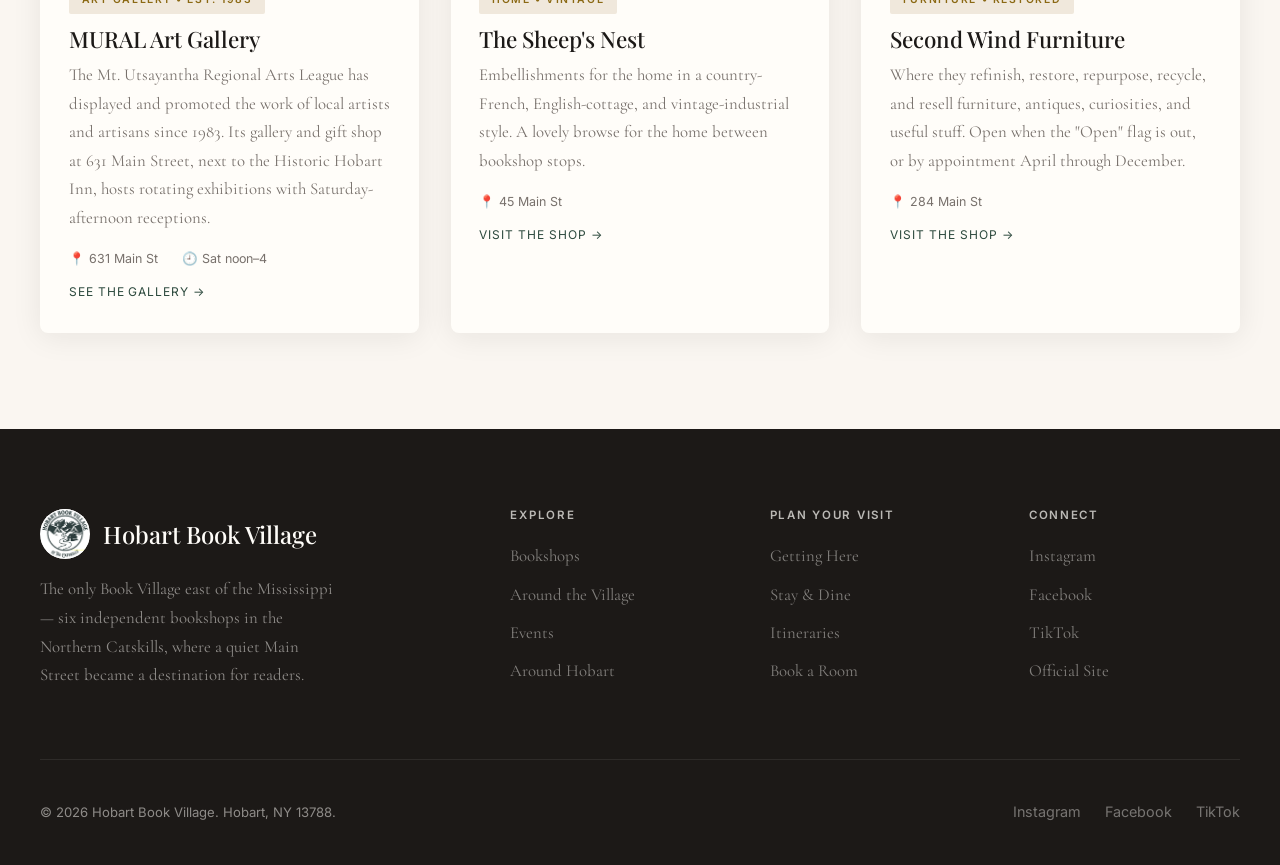
==== commit 1eb0e01b: "Add The Sheep's Nest business (photo + kimberlywhritner.com link) - Add to home Around the Village s" ====
--- a/around-hobart.html
+++ b/around-hobart.html
@@ -61,7 +61,7 @@
                     </div>
                 </a>
 
-                <a class="bookstore-card fade-up" href="http://www.muralartgallery.org/" target="_blank" rel="noopener">
+                <a class="bookstore-card fade-up" href="http://muralartgallery.org/" target="_blank" rel="noopener">
                     <img class="bookstore-img" src="images/mural.jpg" alt="MURAL Art Gallery" loading="lazy">
                     <div class="bookstore-info">
                         <span class="bookstore-tag">Art Gallery &bull; Est. 1983</span>
@@ -72,8 +72,8 @@
                     </div>
                 </a>
 
-                <a class="bookstore-card fade-up" href="http://www.thesheepsnest.com/" target="_blank" rel="noopener">
-                    <img class="bookstore-img" src="https://images.unsplash.com/photo-1522770179533-24471fcdba45?w=900&q=80" alt="The Sheep's Nest" loading="lazy">
+                <a class="bookstore-card fade-up" href="https://www.kimberlywhritner.com/" target="_blank" rel="noopener">
+                    <img class="bookstore-img" src="images/sheep-nest.jpg" alt="The Sheep's Nest" loading="lazy">
                     <div class="bookstore-info">
                         <span class="bookstore-tag">Home &bull; Vintage</span>
                         <h3 class="bookstore-name">The Sheep's Nest</h3>
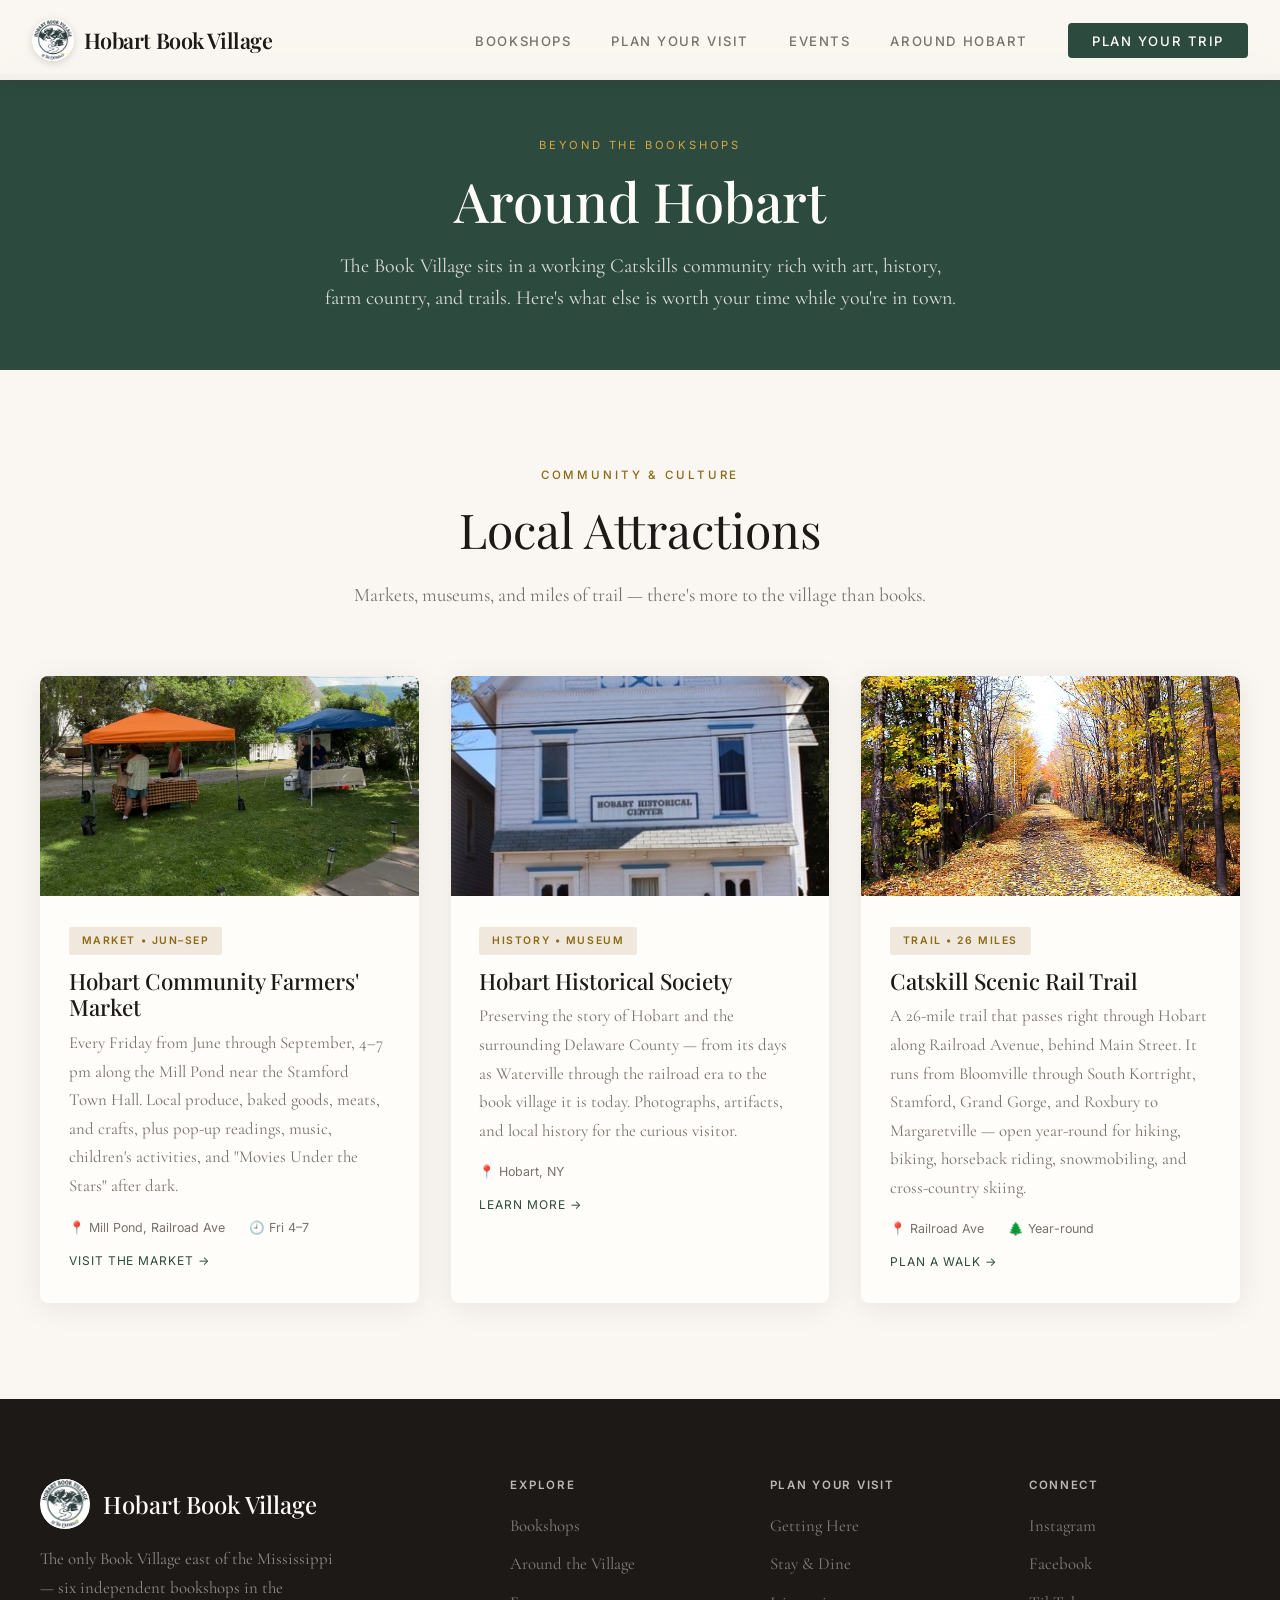
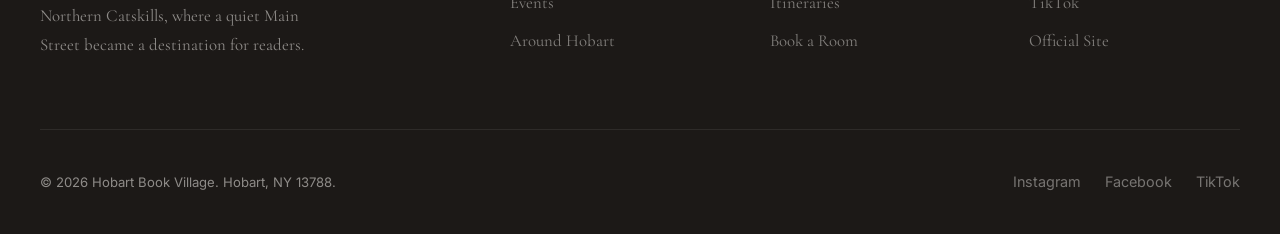
==== commit 9a892e64: "Around Hobart: real attraction photos; drop duplicate/closed cards - Add real photos for Farmers' Ma" ====
--- a/around-hobart.html
+++ b/around-hobart.html
@@ -24,12 +24,12 @@
             <div class="section-header fade-up">
                 <span class="section-label">Community &amp; Culture</span>
                 <h2 class="section-title">Local Attractions</h2>
-                <p class="section-desc">Markets, museums, galleries, and trails &mdash; the village runs on more than books.</p>
+                <p class="section-desc">Markets, museums, and miles of trail &mdash; there's more to the village than books.</p>
             </div>
             <div class="bookstore-grid">
 
                 <a class="bookstore-card fade-up" href="http://www.hobartfarmersmarket.com/" target="_blank" rel="noopener">
-                    <img class="bookstore-img" src="https://images.unsplash.com/photo-1488459716781-31db52582fe9?w=900&q=80" alt="Hobart Community Farmers' Market" loading="lazy">
+                    <img class="bookstore-img" src="images/farmers-market.jpg" alt="Hobart Community Farmers' Market" loading="lazy">
                     <div class="bookstore-info">
                         <span class="bookstore-tag">Market &bull; Jun&ndash;Sep</span>
                         <h3 class="bookstore-name">Hobart Community Farmers' Market</h3>
@@ -40,7 +40,7 @@
                 </a>
 
                 <a class="bookstore-card fade-up" href="http://www.hobarthistoricalsociety.org/" target="_blank" rel="noopener">
-                    <img class="bookstore-img" src="https://images.unsplash.com/photo-1461360228754-6e81c478b882?w=900&q=80" alt="Hobart Historical Society" loading="lazy">
+                    <img class="bookstore-img" src="images/historical-society.jpg" alt="Hobart Historical Society" loading="lazy">
                     <div class="bookstore-info">
                         <span class="bookstore-tag">History &bull; Museum</span>
                         <h3 class="bookstore-name">Hobart Historical Society</h3>
@@ -51,46 +51,13 @@
                 </a>
 
                 <a class="bookstore-card fade-up" href="https://greatwesterncatskills.com/catskill-scenic-trail/" target="_blank" rel="noopener">
-                    <img class="bookstore-img" src="https://images.unsplash.com/photo-1501785888041-af3ef285b470?w=900&q=80" alt="Catskill Scenic Rail Trail" loading="lazy">
+                    <img class="bookstore-img" src="images/scenic-trail.jpg" alt="Catskill Scenic Rail Trail" loading="lazy">
                     <div class="bookstore-info">
                         <span class="bookstore-tag">Trail &bull; 26 Miles</span>
                         <h3 class="bookstore-name">Catskill Scenic Rail Trail</h3>
                         <p class="bookstore-desc">A 26-mile trail that passes right through Hobart along Railroad Avenue, behind Main Street. It runs from Bloomville through South Kortright, Stamford, Grand Gorge, and Roxbury to Margaretville &mdash; open year-round for hiking, biking, horseback riding, snowmobiling, and cross-country skiing.</p>
                         <div class="bookstore-meta"><span>&#128205; Railroad Ave</span><span>&#127794; Year-round</span></div>
                         <span class="bookstore-link">Plan a Walk</span>
-                    </div>
-                </a>
-
-                <a class="bookstore-card fade-up" href="http://muralartgallery.org/" target="_blank" rel="noopener">
-                    <img class="bookstore-img" src="images/mural.jpg" alt="MURAL Art Gallery" loading="lazy">
-                    <div class="bookstore-info">
-                        <span class="bookstore-tag">Art Gallery &bull; Est. 1983</span>
-                        <h3 class="bookstore-name">MURAL Art Gallery</h3>
-                        <p class="bookstore-desc">The Mt. Utsayantha Regional Arts League has displayed and promoted the work of local artists and artisans since 1983. Its gallery and gift shop at 631 Main Street, next to the Historic Hobart Inn, hosts rotating exhibitions with Saturday-afternoon receptions.</p>
-                        <div class="bookstore-meta"><span>&#128205; 631 Main St</span><span>&#128344; Sat noon&ndash;4</span></div>
-                        <span class="bookstore-link">See the Gallery</span>
-                    </div>
-                </a>
-
-                <a class="bookstore-card fade-up" href="https://www.kimberlywhritner.com/" target="_blank" rel="noopener">
-                    <img class="bookstore-img" src="images/sheep-nest.jpg" alt="The Sheep's Nest" loading="lazy">
-                    <div class="bookstore-info">
-                        <span class="bookstore-tag">Home &bull; Vintage</span>
-                        <h3 class="bookstore-name">The Sheep's Nest</h3>
-                        <p class="bookstore-desc">Embellishments for the home in a country-French, English-cottage, and vintage-industrial style. A lovely browse for the home between bookshop stops.</p>
-                        <div class="bookstore-meta"><span>&#128205; 45 Main St</span></div>
-                        <span class="bookstore-link">Visit the Shop</span>
-                    </div>
-                </a>
-
-                <a class="bookstore-card fade-up" href="http://www.secondwindfurniture.com/" target="_blank" rel="noopener">
-                    <img class="bookstore-img" src="https://images.unsplash.com/photo-1538688525198-9b88f6f53126?w=900&q=80" alt="Second Wind Furniture" loading="lazy">
-                    <div class="bookstore-info">
-                        <span class="bookstore-tag">Furniture &bull; Restored</span>
-                        <h3 class="bookstore-name">Second Wind Furniture</h3>
-                        <p class="bookstore-desc">Where they refinish, restore, repurpose, recycle, and resell furniture, antiques, curiosities, and useful stuff. Open when the "Open" flag is out, or by appointment April through December.</p>
-                        <div class="bookstore-meta"><span>&#128205; 284 Main St</span></div>
-                        <span class="bookstore-link">Visit the Shop</span>
                     </div>
                 </a>
 
